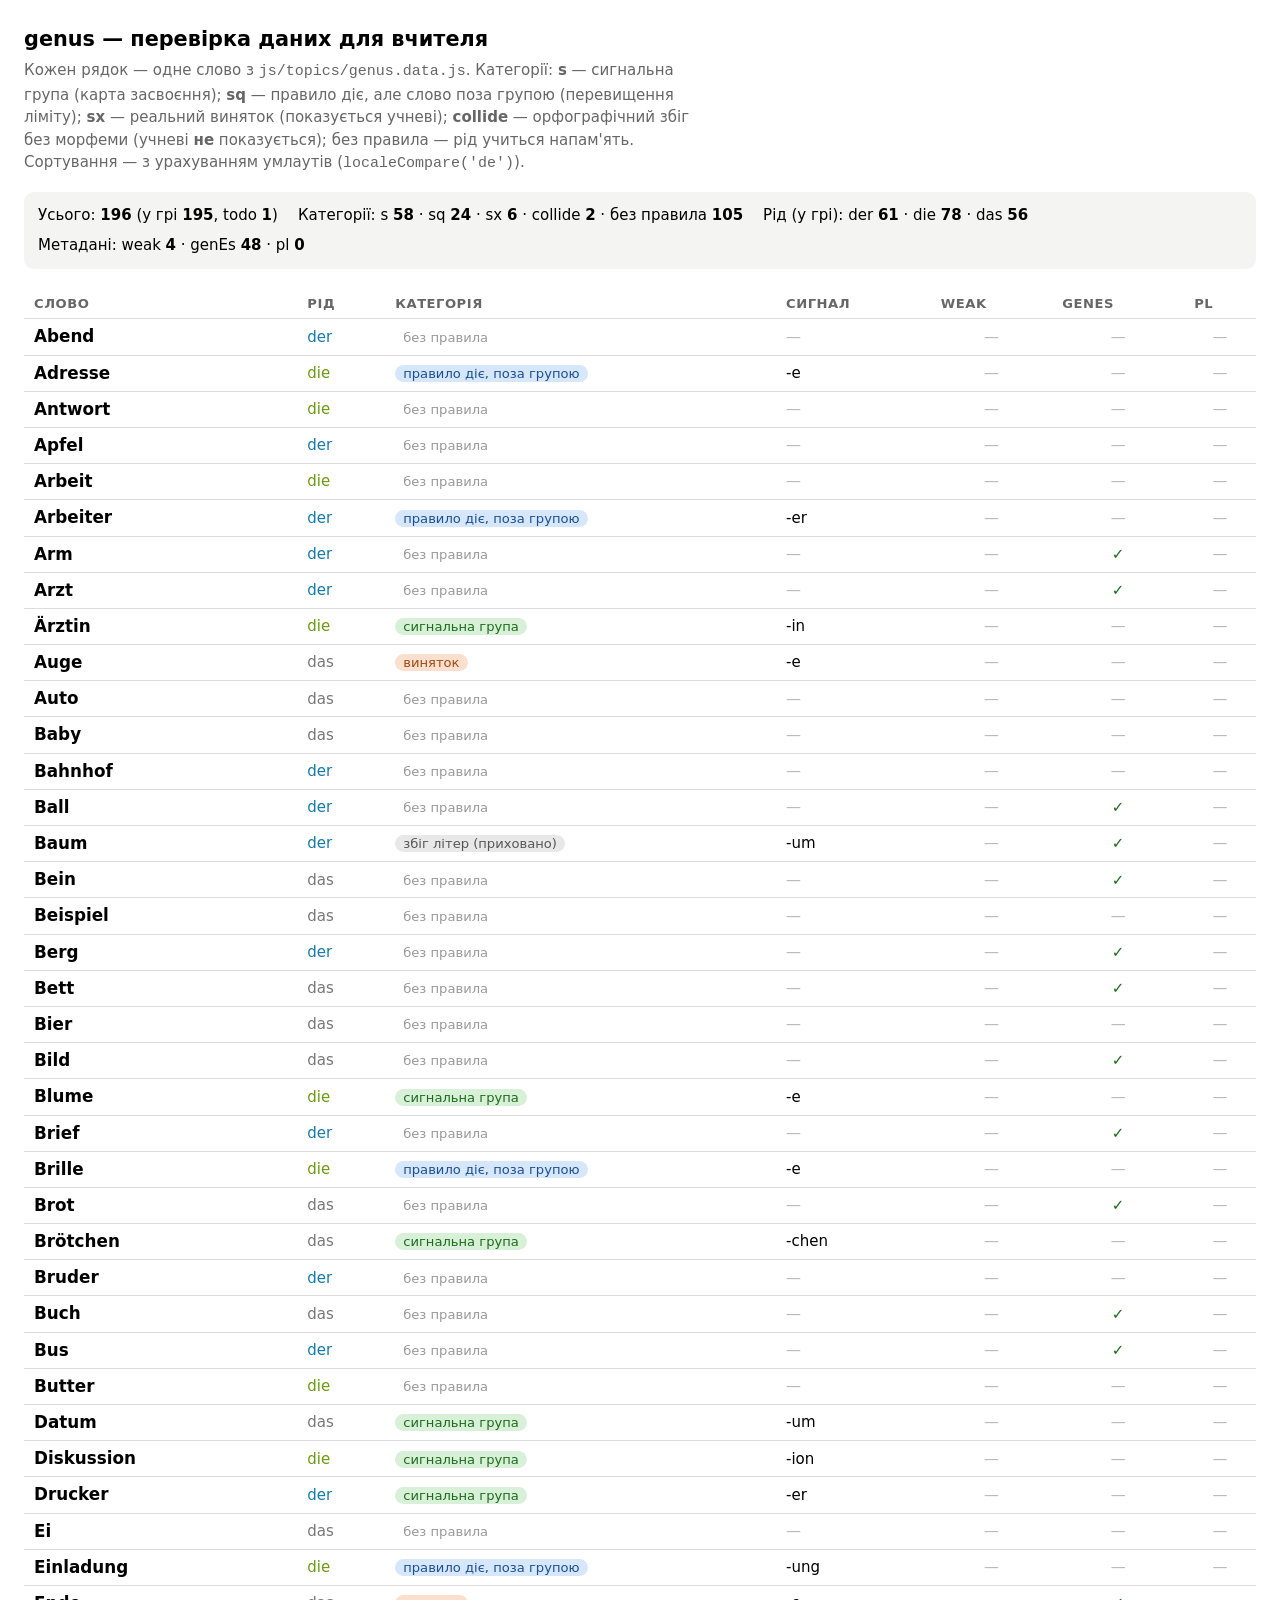
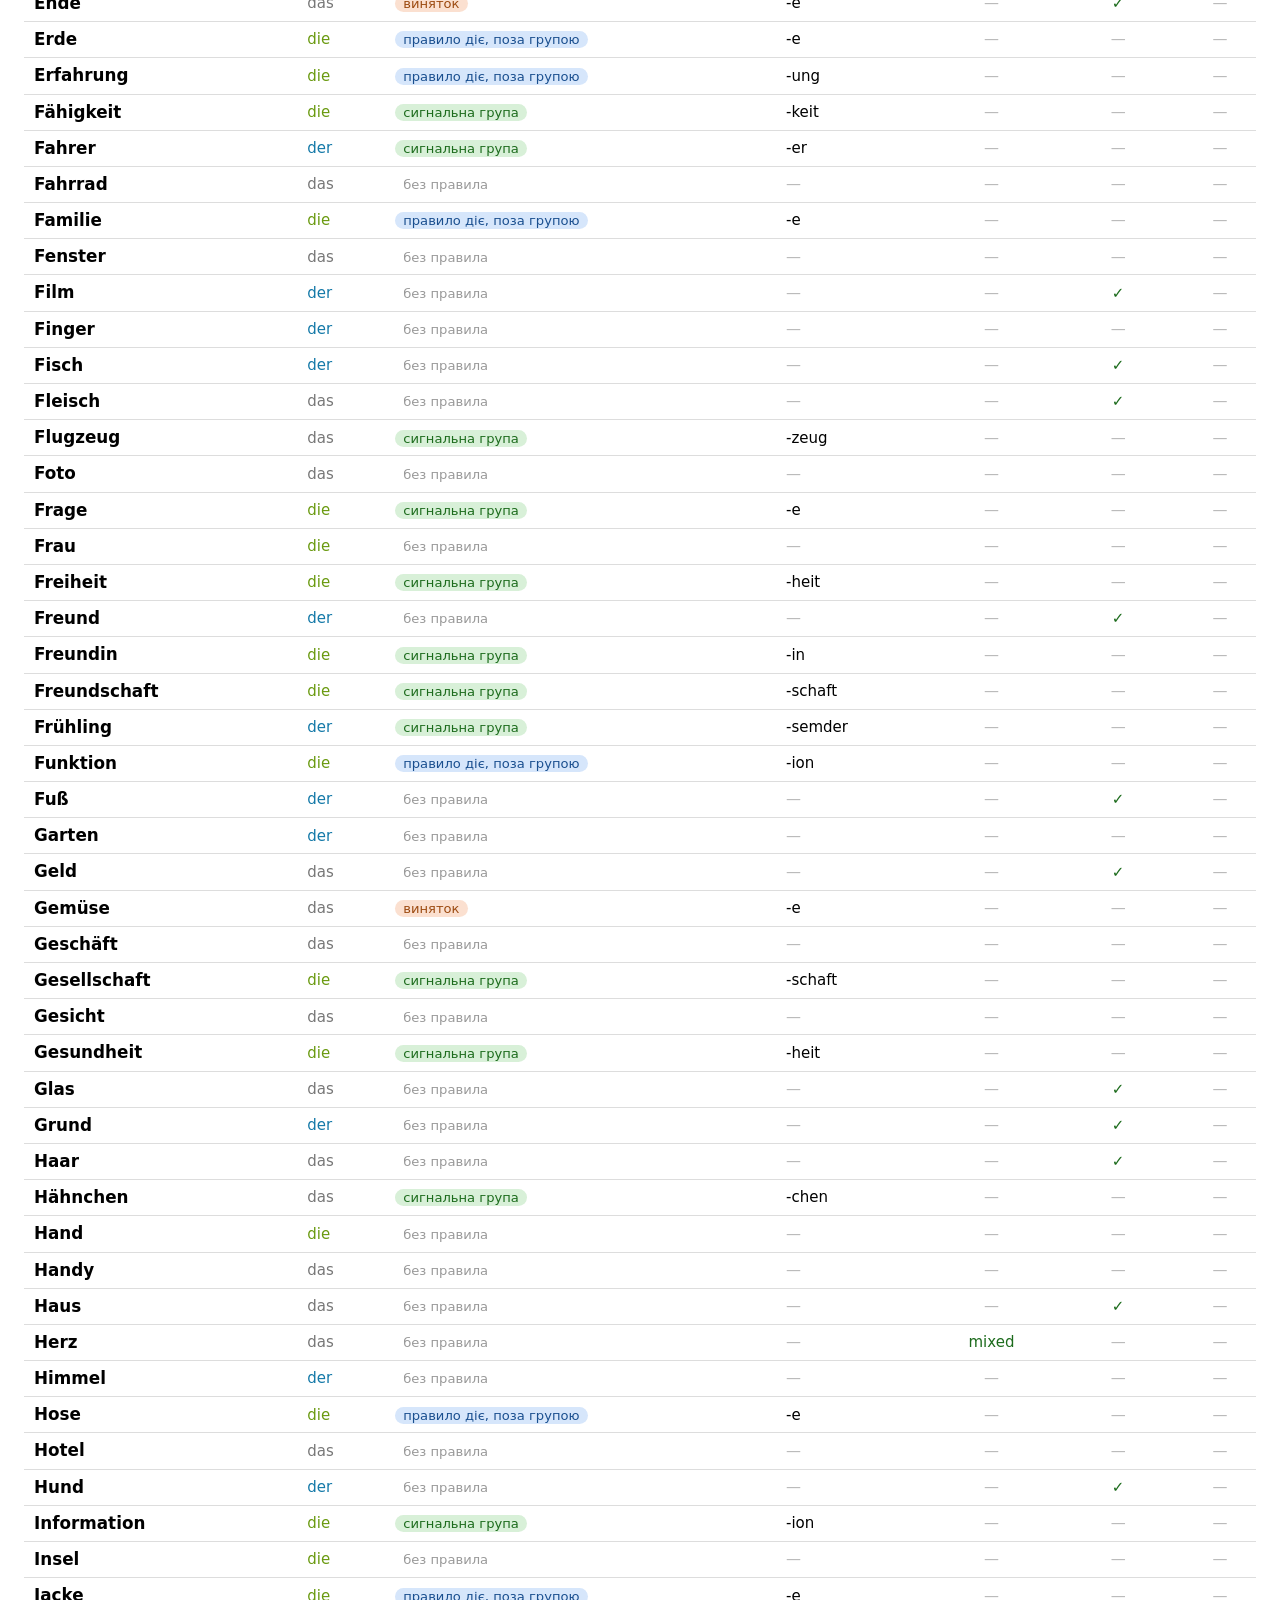
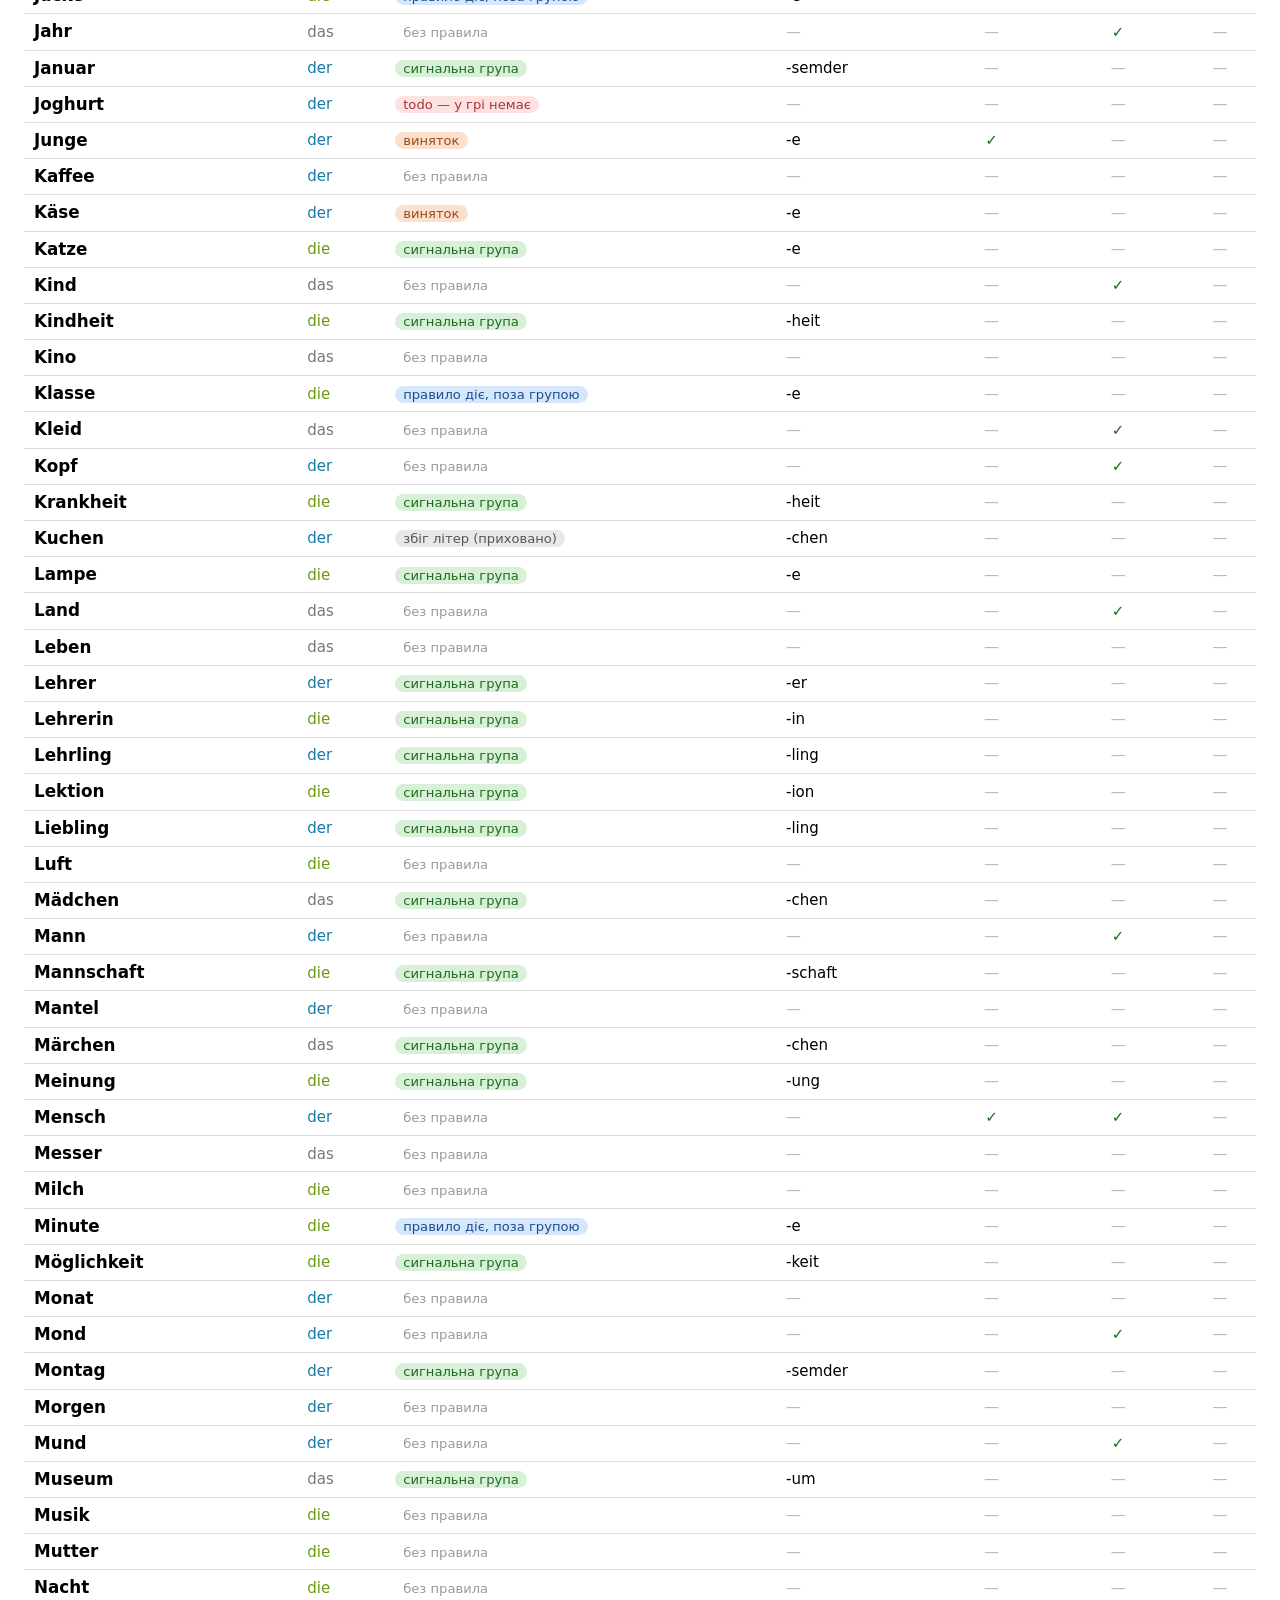
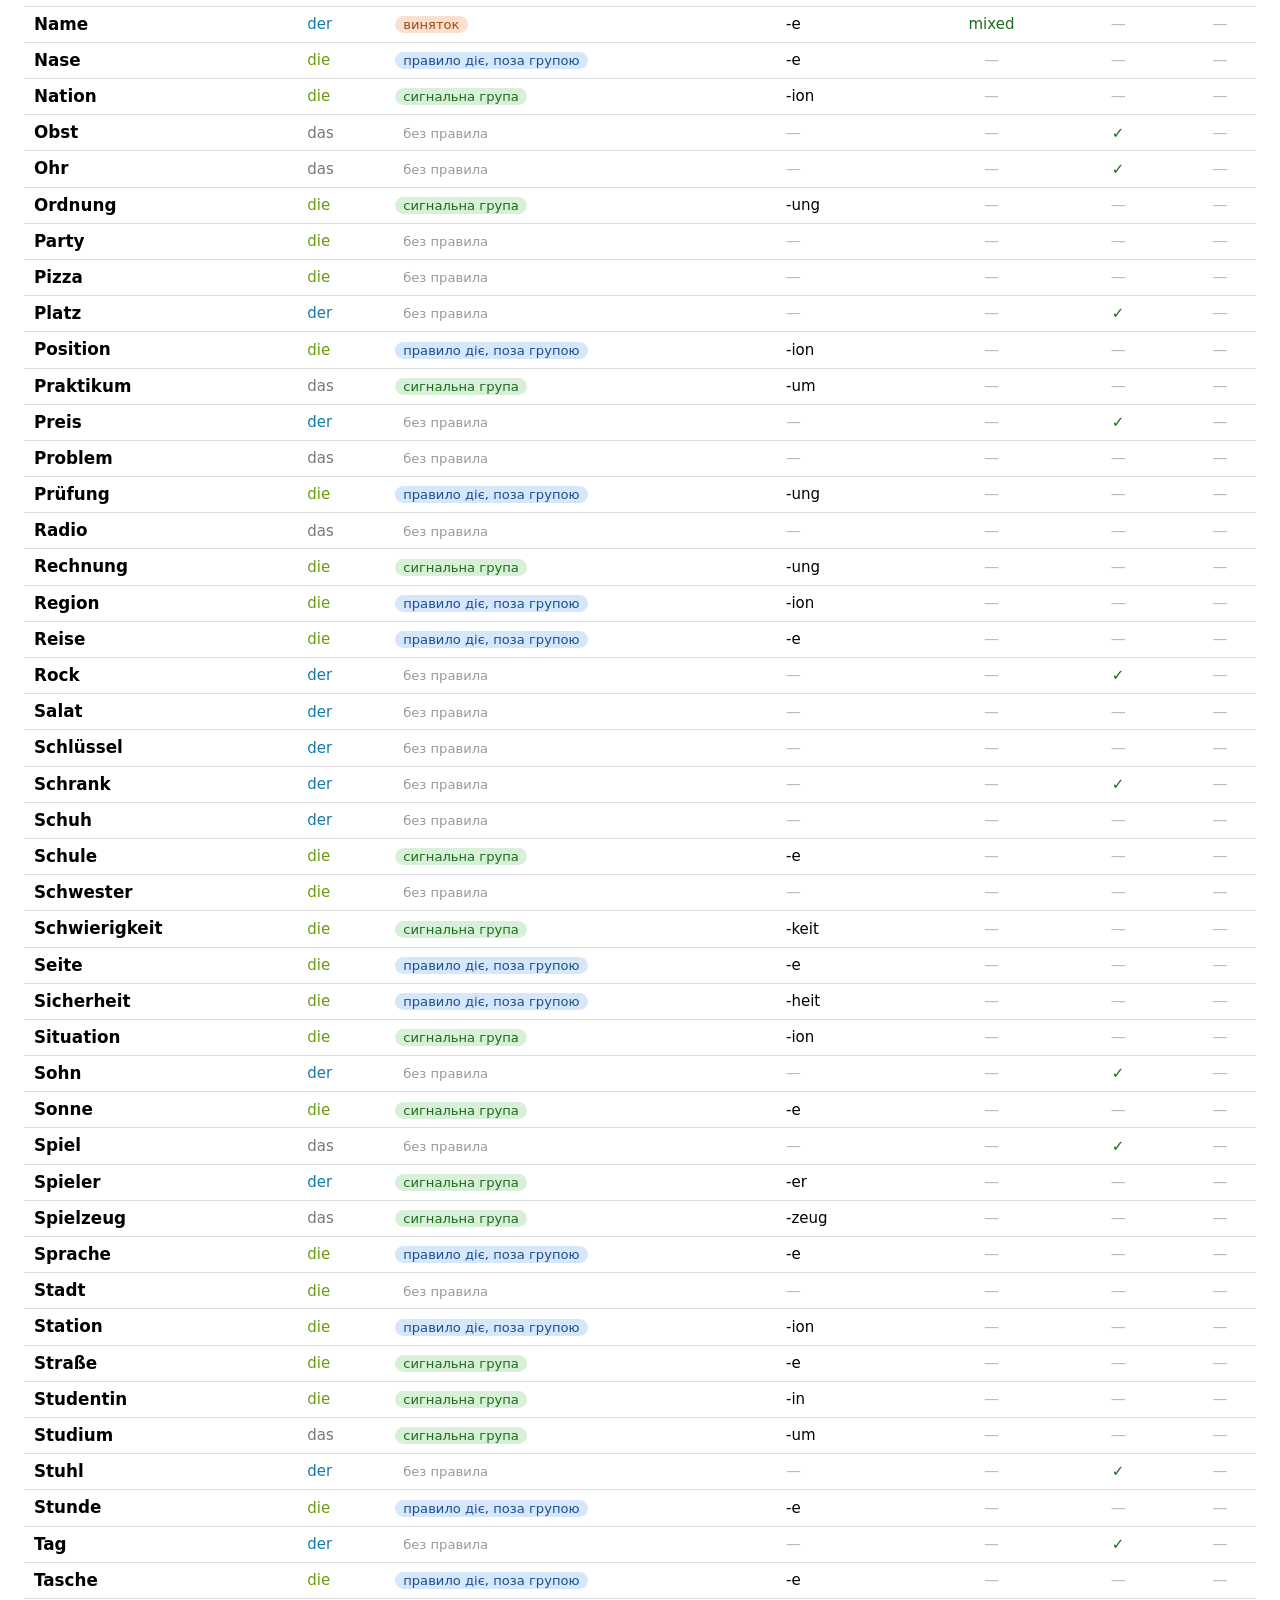
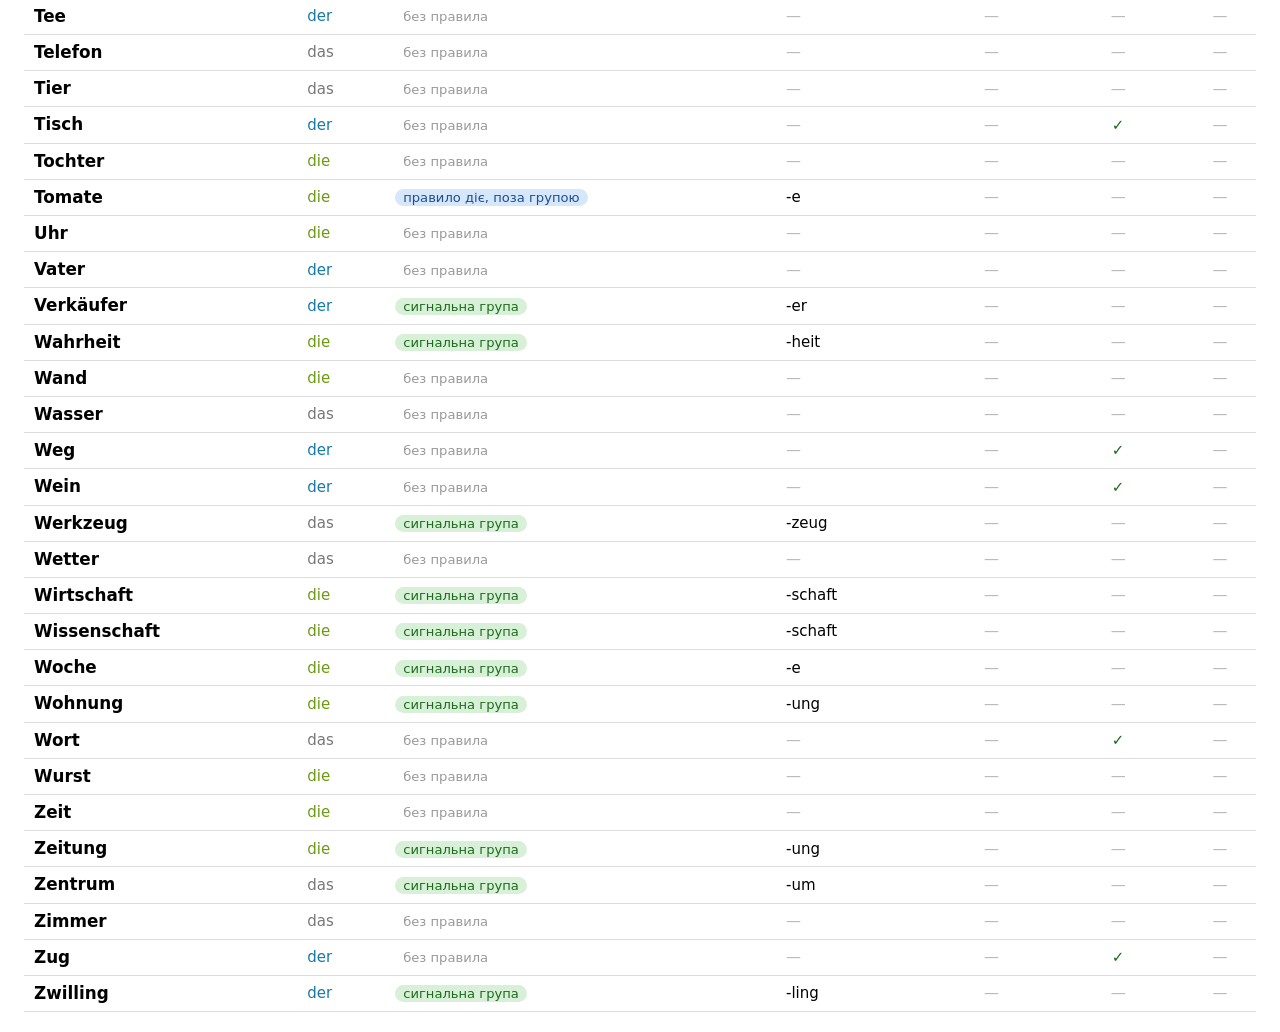
==== genus-review.html @ 52e3f774 "genus: другий прохід вчителя — sx/collide, review-таблиця, A1-лексика Таблиця: - genus-review.html —" ====
<!doctype html>
<html lang="uk">
<head>
<meta charset="utf-8">
<meta name="viewport" content="width=device-width, initial-scale=1">
<title>genus — перевірка даних</title>
<style>
  :root { color-scheme: light dark; }
  body { font: 15px/1.5 system-ui, -apple-system, "Segoe UI", Roboto, sans-serif; margin: 0; padding: 24px; }
  h1 { font-size: 1.3rem; margin: 0 0 4px; }
  .note { color: #666; margin: 0 0 16px; max-width: 70ch; }
  .summary { display: flex; flex-wrap: wrap; gap: 8px 20px; margin: 0 0 20px; padding: 12px 14px; background: #f4f4f2; border-radius: 10px; }
  .summary b { font-variant-numeric: tabular-nums; }
  @media (prefers-color-scheme: dark) { .summary { background: #222; } .note { color: #999; } }
  table { border-collapse: collapse; width: 100%; font-variant-numeric: tabular-nums; }
  th, td { text-align: left; padding: 5px 10px; border-bottom: 1px solid #ddd; white-space: nowrap; }
  @media (prefers-color-scheme: dark) { th, td { border-color: #333; } }
  th { position: sticky; top: 0; background: Canvas; cursor: default; font-size: .82rem; text-transform: uppercase; letter-spacing: .04em; color: #666; }
  .w { font-weight: 700; font-size: 1.05rem; }
  .g-der { color: #1479a8; } .g-die { color: #6a9a10; } .g-das { color: #777; }
  .cat { font-size: .82rem; padding: 1px 8px; border-radius: 999px; }
  .cat-s   { background: #d8f0d8; color: #1c6b1c; }
  .cat-sq  { background: #d6e6fb; color: #1a4f8f; }
  .cat-sx  { background: #fbe0d0; color: #9c4a10; }
  .cat-coll{ background: #e8e8e8; color: #555; }
  .cat-none{ background: transparent; color: #999; }
  .cat-todo{ background: #fde2e2; color: #a33; }
  @media (prefers-color-scheme: dark) {
    .cat-s{background:#1f3a1f;color:#8fd68f} .cat-sq{background:#1c3350;color:#8fbdf0}
    .cat-sx{background:#4a2c12;color:#e0a878} .cat-coll{background:#333;color:#aaa} .cat-todo{background:#4a1f1f;color:#e59}
  }
  td.flag { text-align: center; color: #1c6b1c; }
  .muted { color: #bbb; }
</style>
</head>
<body>
<h1>genus — перевірка даних для вчителя</h1>
<p class="note">Кожен рядок — одне слово з <code>js/topics/genus.data.js</code>. Категорії:
<b>s</b> — сигнальна група (карта засвоєння); <b>sq</b> — правило діє, але слово поза групою (перевищення ліміту);
<b>sx</b> — реальний виняток (показується учневі); <b>collide</b> — орфографічний збіг без морфеми (учневі
<b>не</b> показується); без правила — рід учиться напам'ять. Сортування — з урахуванням умлаутів
(<code>localeCompare('de')</code>).</p>

<div class="summary" id="summary"></div>
<table>
  <thead><tr>
    <th>Слово</th><th>Рід</th><th>Категорія</th><th>Сигнал</th><th>weak</th><th>genEs</th><th>pl</th>
  </tr></thead>
  <tbody id="rows"></tbody>
</table>

<script type="module">
import data from './js/topics/genus.data.js';

const CAT = {
  s:       { cls: 'cat-s',    label: 'сигнальна група' },
  sq:      { cls: 'cat-sq',   label: 'правило діє, поза групою' },
  sx:      { cls: 'cat-sx',   label: 'виняток' },
  collide: { cls: 'cat-coll', label: 'збіг літер (приховано)' },
  none:    { cls: 'cat-none', label: 'без правила' }
};
const catOf = d => d.todo ? 'todo' : d.s ? 's' : d.sq ? 'sq' : d.sx ? 'sx' : d.collide ? 'collide' : 'none';
const sigOf = d => d.s || d.sq || d.sx || d.collide || '';

// Сортування з урахуванням умлаутів (Ä біля A, а не між Rock і Salat).
const rows = [...data].sort((a, b) => a.w.localeCompare(b.w, 'de'));

const esc = s => String(s).replace(/[&<>]/g, c => ({ '&': '&amp;', '<': '&lt;', '>': '&gt;' }[c]));
document.getElementById('rows').innerHTML = rows.map(d => {
  const cat = catOf(d);
  const c = cat === 'todo'
    ? `<span class="cat cat-todo">todo — у грі немає</span>`
    : `<span class="cat ${CAT[cat].cls}">${CAT[cat].label}</span>`;
  return `<tr>
    <td class="w">${esc(d.w)}</td>
    <td class="g-${d.g}">${d.g}</td>
    <td>${c}</td>
    <td>${sigOf(d) ? '-' + esc(sigOf(d)) : '<span class="muted">—</span>'}</td>
    <td class="flag">${d.weak ? (d.weak === 'mixed' ? 'mixed' : '✓') : '<span class="muted">—</span>'}</td>
    <td class="flag">${d.genEs ? '✓' : '<span class="muted">—</span>'}</td>
    <td class="flag">${d.pl ? esc(d.pl) : '<span class="muted">—</span>'}</td>
  </tr>`;
}).join('');

// Підсумок: категорії, роди, метадані.
const count = fn => data.filter(fn).length;
const byCat = {};
for (const d of data) { const k = catOf(d); byCat[k] = (byCat[k] || 0) + 1; }
const byGender = { der: 0, die: 0, das: 0 };
for (const d of data) if (!d.todo) byGender[d.g]++;
document.getElementById('summary').innerHTML = [
  `Усього: <b>${data.length}</b> (у грі <b>${count(d => !d.todo)}</b>, todo <b>${count(d => d.todo)}</b>)`,
  `Категорії: s <b>${byCat.s || 0}</b> · sq <b>${byCat.sq || 0}</b> · sx <b>${byCat.sx || 0}</b> · collide <b>${byCat.collide || 0}</b> · без правила <b>${byCat.none || 0}</b>`,
  `Рід (у грі): der <b>${byGender.der}</b> · die <b>${byGender.die}</b> · das <b>${byGender.das}</b>`,
  `Метадані: weak <b>${count(d => d.weak)}</b> · genEs <b>${count(d => d.genEs)}</b> · pl <b>${count(d => d.pl)}</b>`
].map(s => `<span>${s}</span>`).join('');
</script>
</body>
</html>
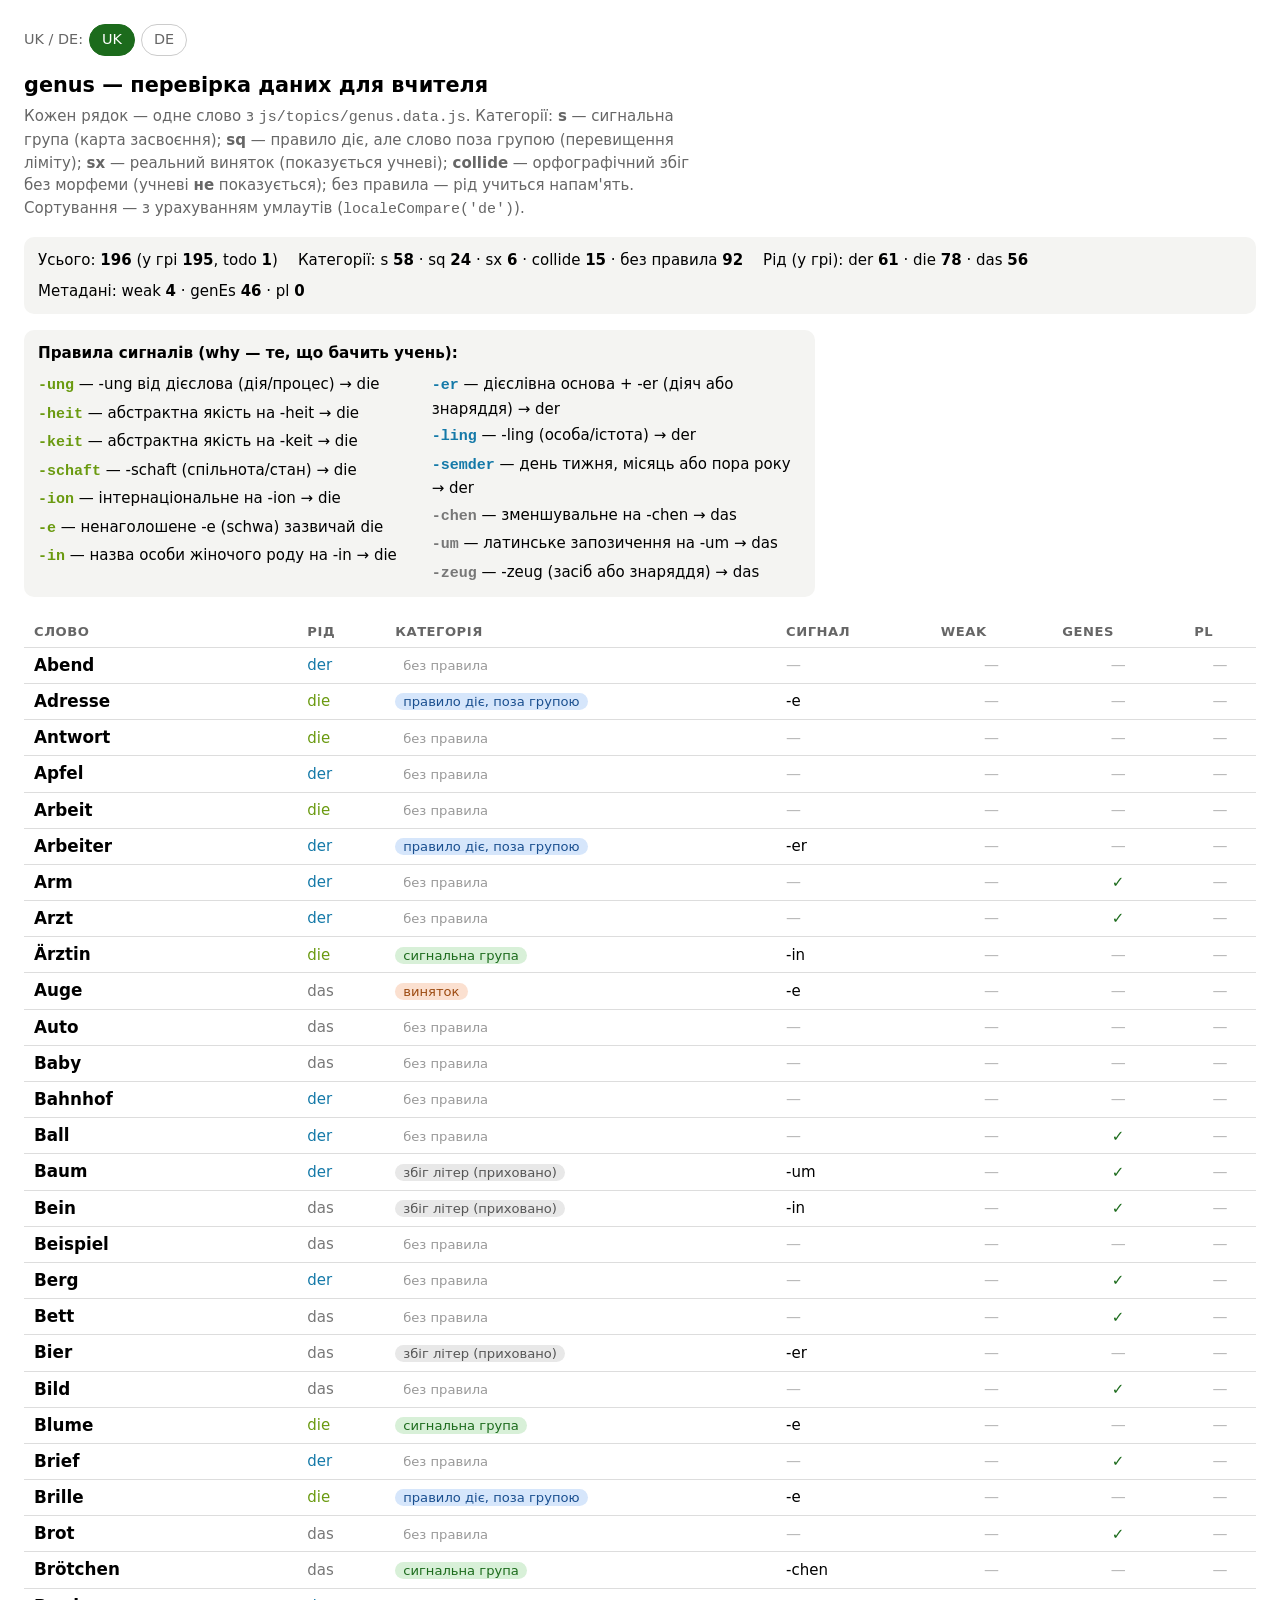
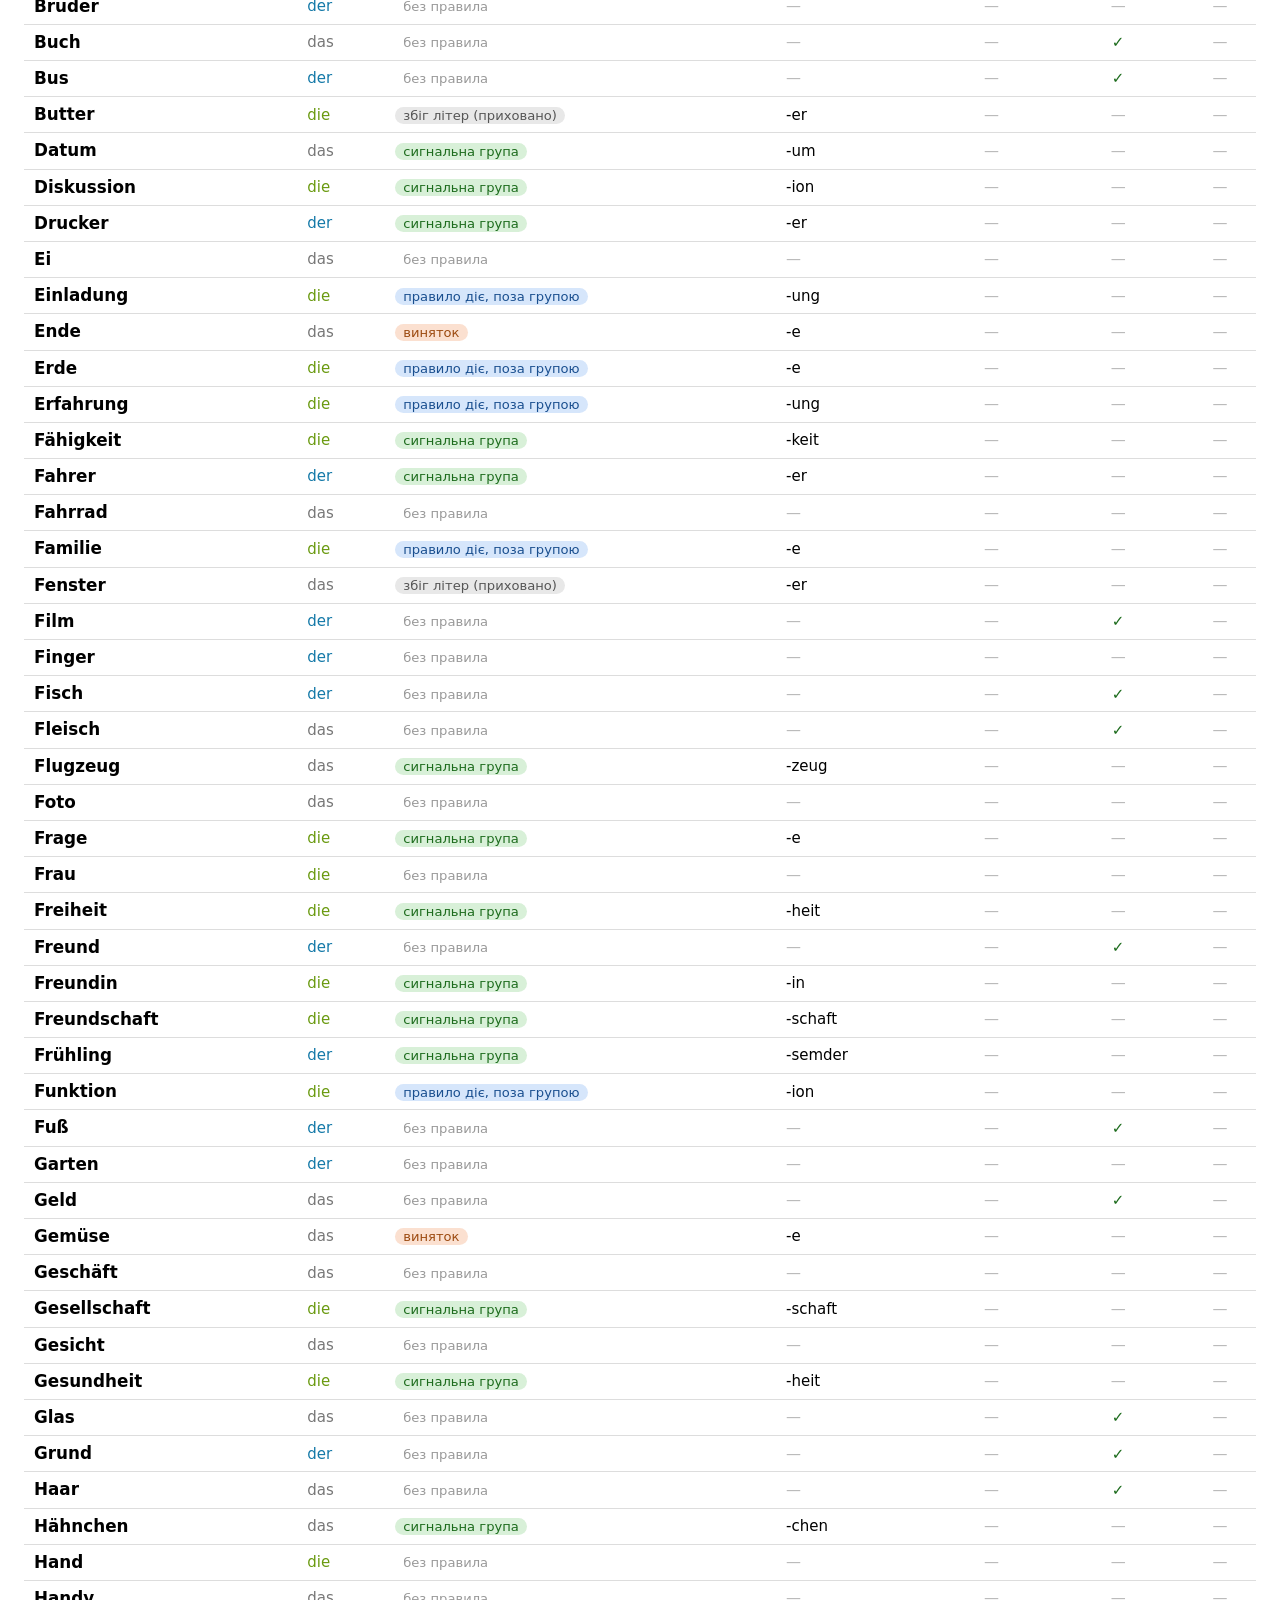
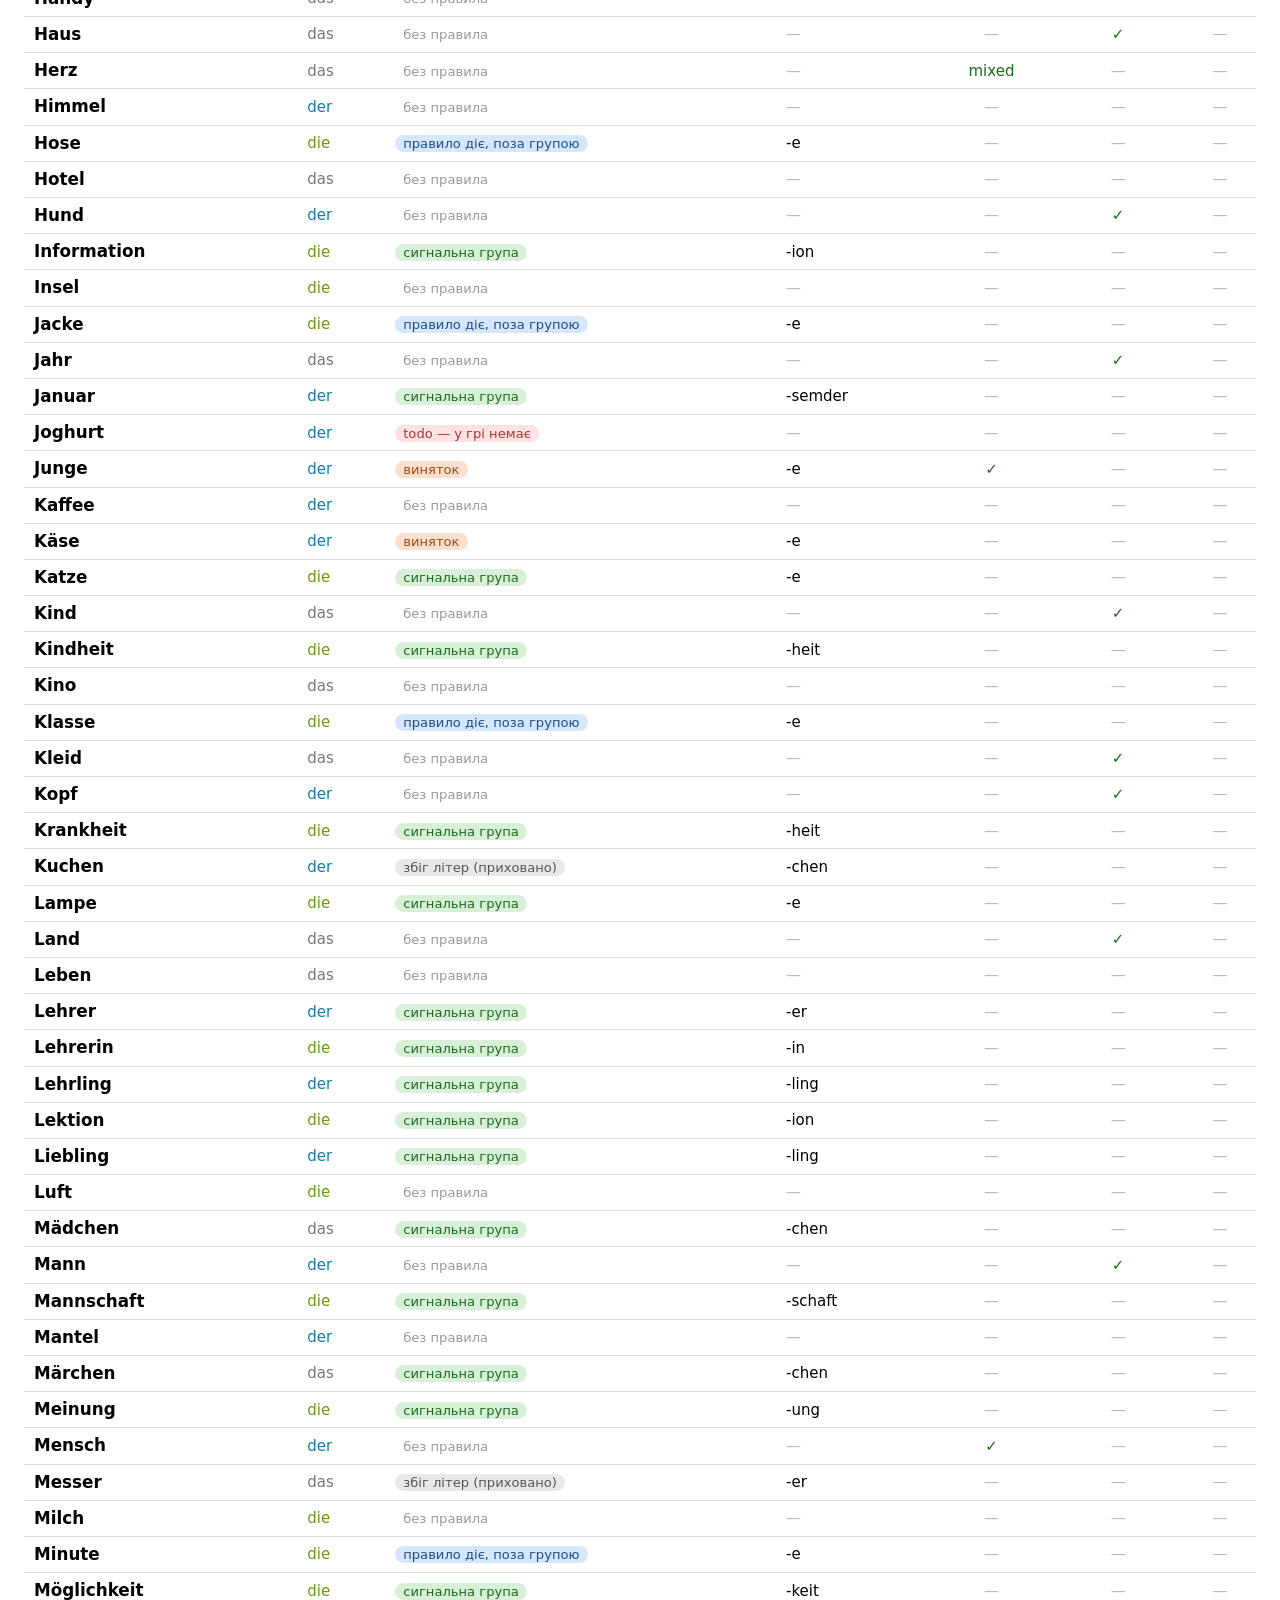
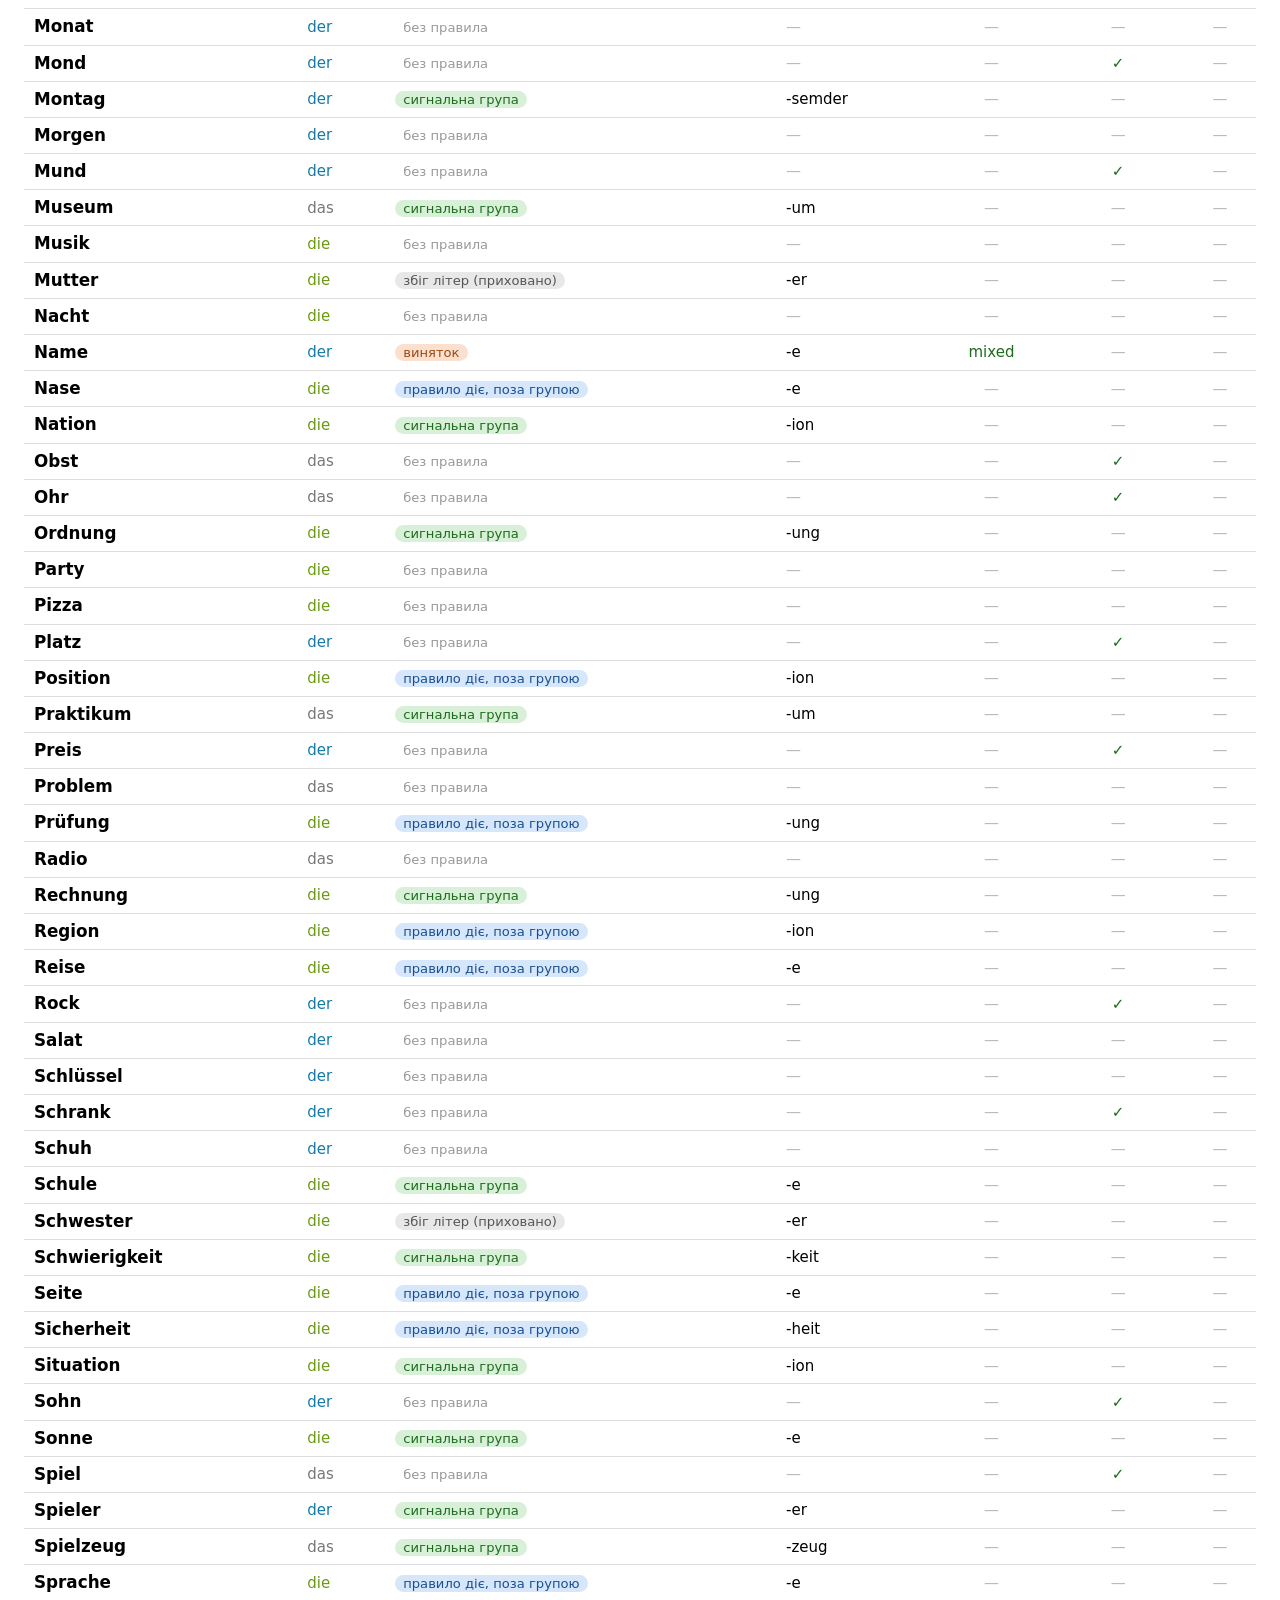
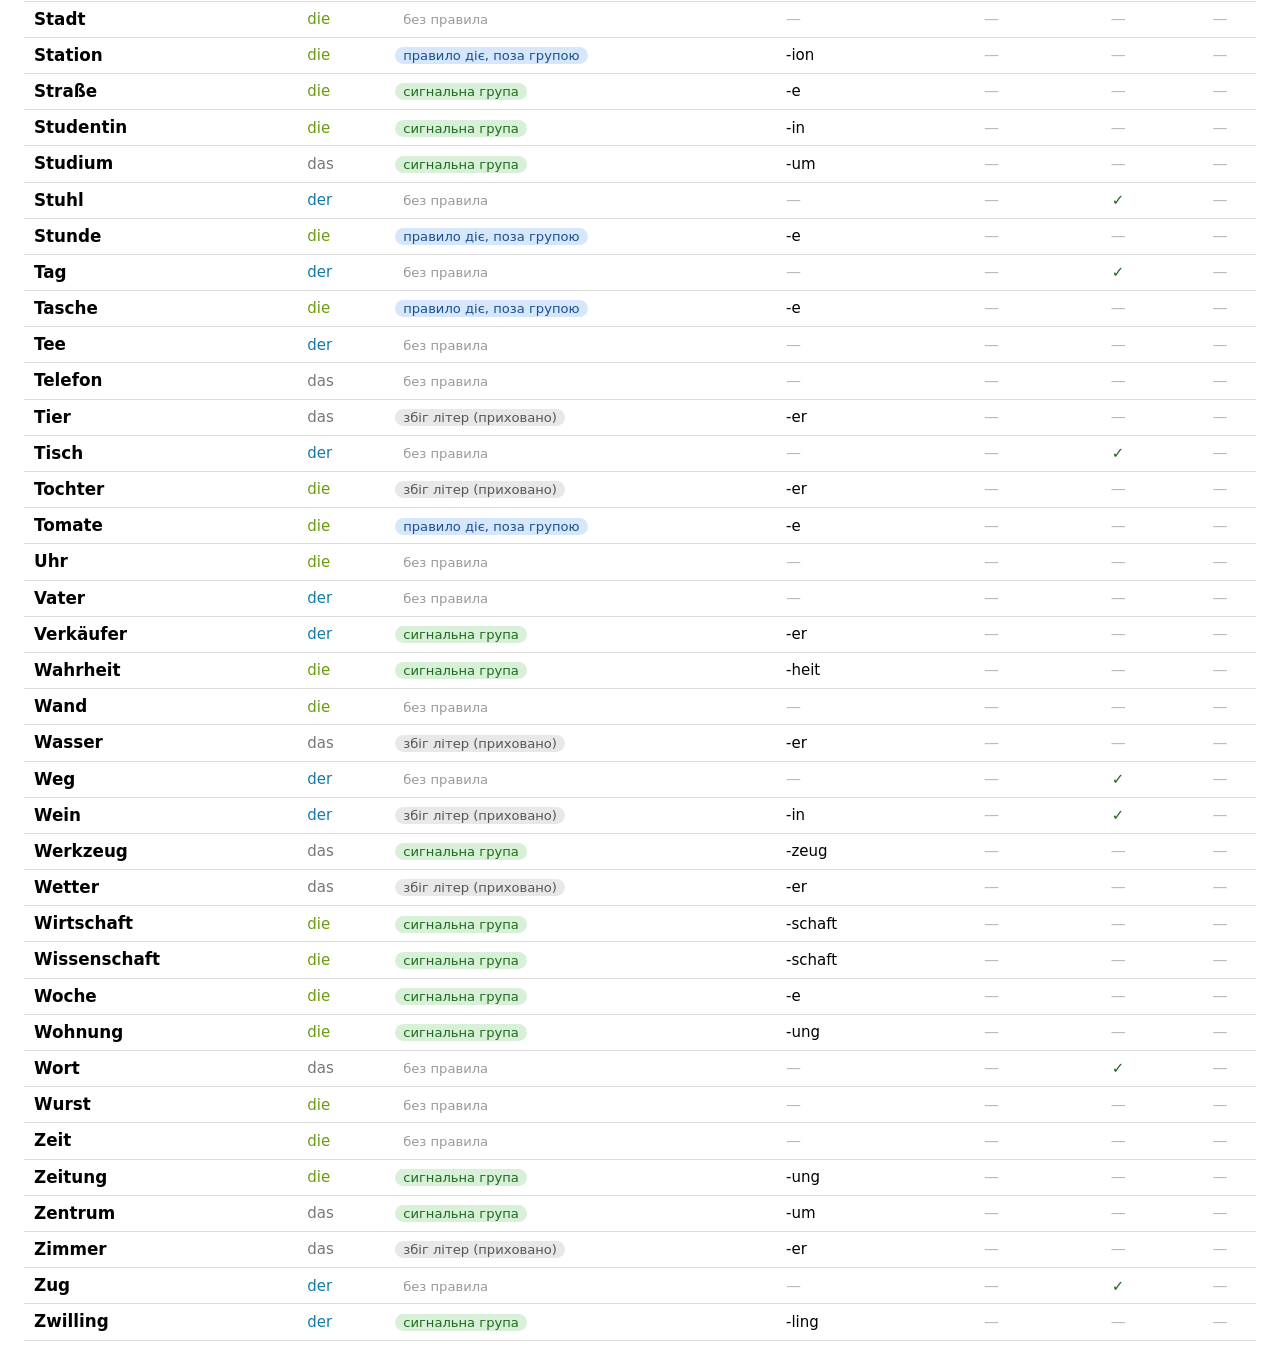
==== commit 94395989: "genus-review: двомовна сторінка перевірки (uk/de), мова в ?lang Учитель, який звіряє дані, володіє н" ====
--- a/genus-review.html
+++ b/genus-review.html
@@ -9,9 +9,21 @@
   body { font: 15px/1.5 system-ui, -apple-system, "Segoe UI", Roboto, sans-serif; margin: 0; padding: 24px; }
   h1 { font-size: 1.3rem; margin: 0 0 4px; }
   .note { color: #666; margin: 0 0 16px; max-width: 70ch; }
-  .summary { display: flex; flex-wrap: wrap; gap: 8px 20px; margin: 0 0 20px; padding: 12px 14px; background: #f4f4f2; border-radius: 10px; }
+  .lang { display: flex; gap: 6px; align-items: center; margin: 0 0 14px; color: #666; font-size: .9rem; }
+  .lang button { font: inherit; padding: 4px 12px; border: 1px solid #ccc; background: Canvas; border-radius: 999px; cursor: pointer; color: inherit; }
+  .lang button[aria-pressed="true"] { background: #1c6b1c; border-color: #1c6b1c; color: #fff; }
+  .summary { display: flex; flex-wrap: wrap; gap: 8px 20px; margin: 0 0 16px; padding: 12px 14px; background: #f4f4f2; border-radius: 10px; }
   .summary b { font-variant-numeric: tabular-nums; }
-  @media (prefers-color-scheme: dark) { .summary { background: #222; } .note { color: #999; } }
+  .rules { margin: 0 0 20px; padding: 12px 14px; background: #f4f4f2; border-radius: 10px; max-width: 80ch; }
+  .rules h2 { font-size: .95rem; margin: 0 0 8px; }
+  .rules ul { margin: 0; padding-left: 0; list-style: none; columns: 2; column-gap: 24px; }
+  .rules li { break-inside: avoid; margin: 0 0 4px; }
+  .rules code { font-weight: 700; }
+  @media (max-width: 620px) { .rules ul { columns: 1; } }
+  @media (prefers-color-scheme: dark) {
+    .summary, .rules { background: #222; } .note, .lang { color: #999; }
+    .lang button { border-color: #444; }
+  }
   table { border-collapse: collapse; width: 100%; font-variant-numeric: tabular-nums; }
   th, td { text-align: left; padding: 5px 10px; border-bottom: 1px solid #ddd; white-space: nowrap; }
   @media (prefers-color-scheme: dark) { th, td { border-color: #333; } }
@@ -34,66 +46,134 @@
 </style>
 </head>
 <body>
-<h1>genus — перевірка даних для вчителя</h1>
-<p class="note">Кожен рядок — одне слово з <code>js/topics/genus.data.js</code>. Категорії:
-<b>s</b> — сигнальна група (карта засвоєння); <b>sq</b> — правило діє, але слово поза групою (перевищення ліміту);
-<b>sx</b> — реальний виняток (показується учневі); <b>collide</b> — орфографічний збіг без морфеми (учневі
-<b>не</b> показується); без правила — рід учиться напам'ять. Сортування — з урахуванням умлаутів
-(<code>localeCompare('de')</code>).</p>
+<div class="lang" id="lang"></div>
+<h1 id="title"></h1>
+<p class="note" id="note"></p>
 
 <div class="summary" id="summary"></div>
+<div class="rules" id="rules"></div>
 <table>
-  <thead><tr>
-    <th>Слово</th><th>Рід</th><th>Категорія</th><th>Сигнал</th><th>weak</th><th>genEs</th><th>pl</th>
-  </tr></thead>
+  <thead><tr id="head"></tr></thead>
   <tbody id="rows"></tbody>
 </table>
 
 <script type="module">
 import data from './js/topics/genus.data.js';
+import { SIGNAL_GENDER, SIGNAL_WHY } from './js/topics/genus.js';
 
-const CAT = {
-  s:       { cls: 'cat-s',    label: 'сигнальна група' },
-  sq:      { cls: 'cat-sq',   label: 'правило діє, поза групою' },
-  sx:      { cls: 'cat-sx',   label: 'виняток' },
-  collide: { cls: 'cat-coll', label: 'збіг літер (приховано)' },
-  none:    { cls: 'cat-none', label: 'без правила' }
+// Переклад лише інтерфейсу (підписи, категорії, пояснення правил). Німецькі слова не чіпаємо.
+const T = {
+  uk: {
+    htmlLang: 'uk',
+    title: 'genus — перевірка даних для вчителя',
+    note: `Кожен рядок — одне слово з <code>js/topics/genus.data.js</code>. Категорії: <b>s</b> — сигнальна група (карта засвоєння); <b>sq</b> — правило діє, але слово поза групою (перевищення ліміту); <b>sx</b> — реальний виняток (показується учневі); <b>collide</b> — орфографічний збіг без морфеми (учневі <b>не</b> показується); без правила — рід учиться напам'ять. Сортування — з урахуванням умлаутів (<code>localeCompare('de')</code>).`,
+    cols: ['Слово', 'Рід', 'Категорія', 'Сигнал', 'weak', 'genEs', 'pl'],
+    cat: { s: 'сигнальна група', sq: 'правило діє, поза групою', sx: 'виняток', collide: 'збіг літер (приховано)', none: 'без правила', todo: 'todo — у грі немає' },
+    rulesHead: 'Правила сигналів (why — те, що бачить учень):',
+    sumTotal: (n, m, k) => `Усього: <b>${n}</b> (у грі <b>${m}</b>, todo <b>${k}</b>)`,
+    sumCats: c => `Категорії: s <b>${c.s || 0}</b> · sq <b>${c.sq || 0}</b> · sx <b>${c.sx || 0}</b> · collide <b>${c.collide || 0}</b> · без правила <b>${c.none || 0}</b>`,
+    sumGender: g => `Рід (у грі): der <b>${g.der}</b> · die <b>${g.die}</b> · das <b>${g.das}</b>`,
+    sumMeta: (w, e, p) => `Метадані: weak <b>${w}</b> · genEs <b>${e}</b> · pl <b>${p}</b>`
+  },
+  de: {
+    htmlLang: 'de',
+    title: 'genus — Datenprüfung für Lehrkräfte',
+    note: `Jede Zeile ist ein Wort aus <code>js/topics/genus.data.js</code>. Kategorien: <b>s</b> — Signalgruppe (Lernkarte); <b>sq</b> — Regel gilt, aber Wort außerhalb der Gruppe (Limit überschritten); <b>sx</b> — echte Ausnahme (wird der lernenden Person gezeigt); <b>collide</b> — orthografischer Zufall ohne Morphem (wird <b>nicht</b> gezeigt); ohne Regel — Genus wird auswendig gelernt. Sortierung mit Umlauten (<code>localeCompare('de')</code>).`,
+    cols: ['Wort', 'Genus', 'Kategorie', 'Signal', 'weak', 'genEs', 'pl'],
+    cat: { s: 'Signalgruppe', sq: 'Regel gilt, außerhalb der Gruppe', sx: 'Ausnahme', collide: 'Buchstaben-Zufall (verborgen)', none: 'ohne Regel', todo: 'todo — nicht im Spiel' },
+    rulesHead: 'Signalregeln (why — was die lernende Person sieht):',
+    sumTotal: (n, m, k) => `Gesamt: <b>${n}</b> (im Spiel <b>${m}</b>, todo <b>${k}</b>)`,
+    sumCats: c => `Kategorien: s <b>${c.s || 0}</b> · sq <b>${c.sq || 0}</b> · sx <b>${c.sx || 0}</b> · collide <b>${c.collide || 0}</b> · ohne Regel <b>${c.none || 0}</b>`,
+    sumGender: g => `Genus (im Spiel): der <b>${g.der}</b> · die <b>${g.die}</b> · das <b>${g.das}</b>`,
+    sumMeta: (w, e, p) => `Metadaten: weak <b>${w}</b> · genEs <b>${e}</b> · pl <b>${p}</b>`
+  }
 };
+
+// Німецькі версії пояснень правил (why). Ключі — сигнали; uk-версія береться з SIGNAL_WHY.
+const WHY_DE = {
+  ung: '-ung von einem Verb (Handlung/Vorgang) → die',
+  heit: 'abstrakte Eigenschaft auf -heit → die',
+  keit: 'abstrakte Eigenschaft auf -keit → die',
+  schaft: '-schaft (Gemeinschaft/Zustand) → die',
+  ion: 'internationales Wort auf -ion → die',
+  e: 'unbetontes -e (Schwa) meist die',
+  in: 'weibliche Personenbezeichnung auf -in → die',
+  er: 'Verbstamm + -er (handelnde Person oder Werkzeug) → der',
+  ling: '-ling (Person/Lebewesen) → der',
+  semder: 'Wochentag, Monat oder Jahreszeit → der',
+  chen: 'Verkleinerung auf -chen → das',
+  um: 'lateinisches Lehnwort auf -um → das',
+  zeug: '-zeug (Mittel oder Werkzeug) → das'
+};
+const whyOf = (sig, lang) => (lang === 'de' ? WHY_DE : SIGNAL_WHY)[sig];
+
+const CAT_CLS = { s: 'cat-s', sq: 'cat-sq', sx: 'cat-sx', collide: 'cat-coll', none: 'cat-none', todo: 'cat-todo' };
 const catOf = d => d.todo ? 'todo' : d.s ? 's' : d.sq ? 'sq' : d.sx ? 'sx' : d.collide ? 'collide' : 'none';
 const sigOf = d => d.s || d.sq || d.sx || d.collide || '';
 
 // Сортування з урахуванням умлаутів (Ä біля A, а не між Rock і Salat).
 const rows = [...data].sort((a, b) => a.w.localeCompare(b.w, 'de'));
+const esc = s => String(s).replace(/[&<>]/g, c => ({ '&': '&amp;', '<': '&lt;', '>': '&gt;' }[c]));
 
-const esc = s => String(s).replace(/[&<>]/g, c => ({ '&': '&amp;', '<': '&lt;', '>': '&gt;' }[c]));
-document.getElementById('rows').innerHTML = rows.map(d => {
-  const cat = catOf(d);
-  const c = cat === 'todo'
-    ? `<span class="cat cat-todo">todo — у грі немає</span>`
-    : `<span class="cat ${CAT[cat].cls}">${CAT[cat].label}</span>`;
-  return `<tr>
-    <td class="w">${esc(d.w)}</td>
-    <td class="g-${d.g}">${d.g}</td>
-    <td>${c}</td>
-    <td>${sigOf(d) ? '-' + esc(sigOf(d)) : '<span class="muted">—</span>'}</td>
-    <td class="flag">${d.weak ? (d.weak === 'mixed' ? 'mixed' : '✓') : '<span class="muted">—</span>'}</td>
-    <td class="flag">${d.genEs ? '✓' : '<span class="muted">—</span>'}</td>
-    <td class="flag">${d.pl ? esc(d.pl) : '<span class="muted">—</span>'}</td>
-  </tr>`;
-}).join('');
-
-// Підсумок: категорії, роди, метадані.
+// Підрахунки (не залежать від мови).
 const count = fn => data.filter(fn).length;
 const byCat = {};
 for (const d of data) { const k = catOf(d); byCat[k] = (byCat[k] || 0) + 1; }
 const byGender = { der: 0, die: 0, das: 0 };
 for (const d of data) if (!d.todo) byGender[d.g]++;
-document.getElementById('summary').innerHTML = [
-  `Усього: <b>${data.length}</b> (у грі <b>${count(d => !d.todo)}</b>, todo <b>${count(d => d.todo)}</b>)`,
-  `Категорії: s <b>${byCat.s || 0}</b> · sq <b>${byCat.sq || 0}</b> · sx <b>${byCat.sx || 0}</b> · collide <b>${byCat.collide || 0}</b> · без правила <b>${byCat.none || 0}</b>`,
-  `Рід (у грі): der <b>${byGender.der}</b> · die <b>${byGender.die}</b> · das <b>${byGender.das}</b>`,
-  `Метадані: weak <b>${count(d => d.weak)}</b> · genEs <b>${count(d => d.genEs)}</b> · pl <b>${count(d => d.pl)}</b>`
-].map(s => `<span>${s}</span>`).join('');
+
+function render(lang) {
+  const t = T[lang];
+  document.documentElement.lang = t.htmlLang;
+  document.title = t.title;
+  document.getElementById('title').textContent = t.title;
+  document.getElementById('note').innerHTML = t.note;
+
+  document.getElementById('head').innerHTML = t.cols.map(c => `<th>${c}</th>`).join('');
+
+  document.getElementById('rows').innerHTML = rows.map(d => {
+    const cat = catOf(d);
+    const c = `<span class="cat ${CAT_CLS[cat]}">${t.cat[cat]}</span>`;
+    return `<tr>
+      <td class="w">${esc(d.w)}</td>
+      <td class="g-${d.g}">${d.g}</td>
+      <td>${c}</td>
+      <td>${sigOf(d) ? '-' + esc(sigOf(d)) : '<span class="muted">—</span>'}</td>
+      <td class="flag">${d.weak ? (d.weak === 'mixed' ? 'mixed' : '✓') : '<span class="muted">—</span>'}</td>
+      <td class="flag">${d.genEs ? '✓' : '<span class="muted">—</span>'}</td>
+      <td class="flag">${d.pl ? esc(d.pl) : '<span class="muted">—</span>'}</td>
+    </tr>`;
+  }).join('');
+
+  document.getElementById('summary').innerHTML = [
+    t.sumTotal(data.length, count(d => !d.todo), count(d => d.todo)),
+    t.sumCats(byCat),
+    t.sumGender(byGender),
+    t.sumMeta(count(d => d.weak), count(d => d.genEs), count(d => d.pl))
+  ].map(s => `<span>${s}</span>`).join('');
+
+  document.getElementById('rules').innerHTML = `<h2>${t.rulesHead}</h2><ul>`
+    + Object.keys(SIGNAL_WHY).map(sig =>
+        `<li><code class="g-${SIGNAL_GENDER[sig]}">-${sig}</code> — ${esc(whyOf(sig, lang))}</li>`).join('')
+    + '</ul>';
+
+  document.querySelectorAll('#lang button').forEach(b => b.setAttribute('aria-pressed', b.dataset.l === lang));
+}
+
+// Мова — у параметрі адреси (?lang=de), щоб можна було дати посилання одразу німецькою.
+function currentLang() { return new URLSearchParams(location.search).get('lang') === 'de' ? 'de' : 'uk'; }
+function setLang(lang) {
+  const u = new URL(location);
+  u.searchParams.set('lang', lang);
+  history.replaceState(null, '', u);
+  render(lang);
+}
+
+document.getElementById('lang').innerHTML = `<span>UK / DE:</span>`
+  + `<button type="button" data-l="uk">UK</button><button type="button" data-l="de">DE</button>`;
+document.querySelectorAll('#lang button').forEach(b => b.addEventListener('click', () => setLang(b.dataset.l)));
+
+render(currentLang());
 </script>
 </body>
 </html>
